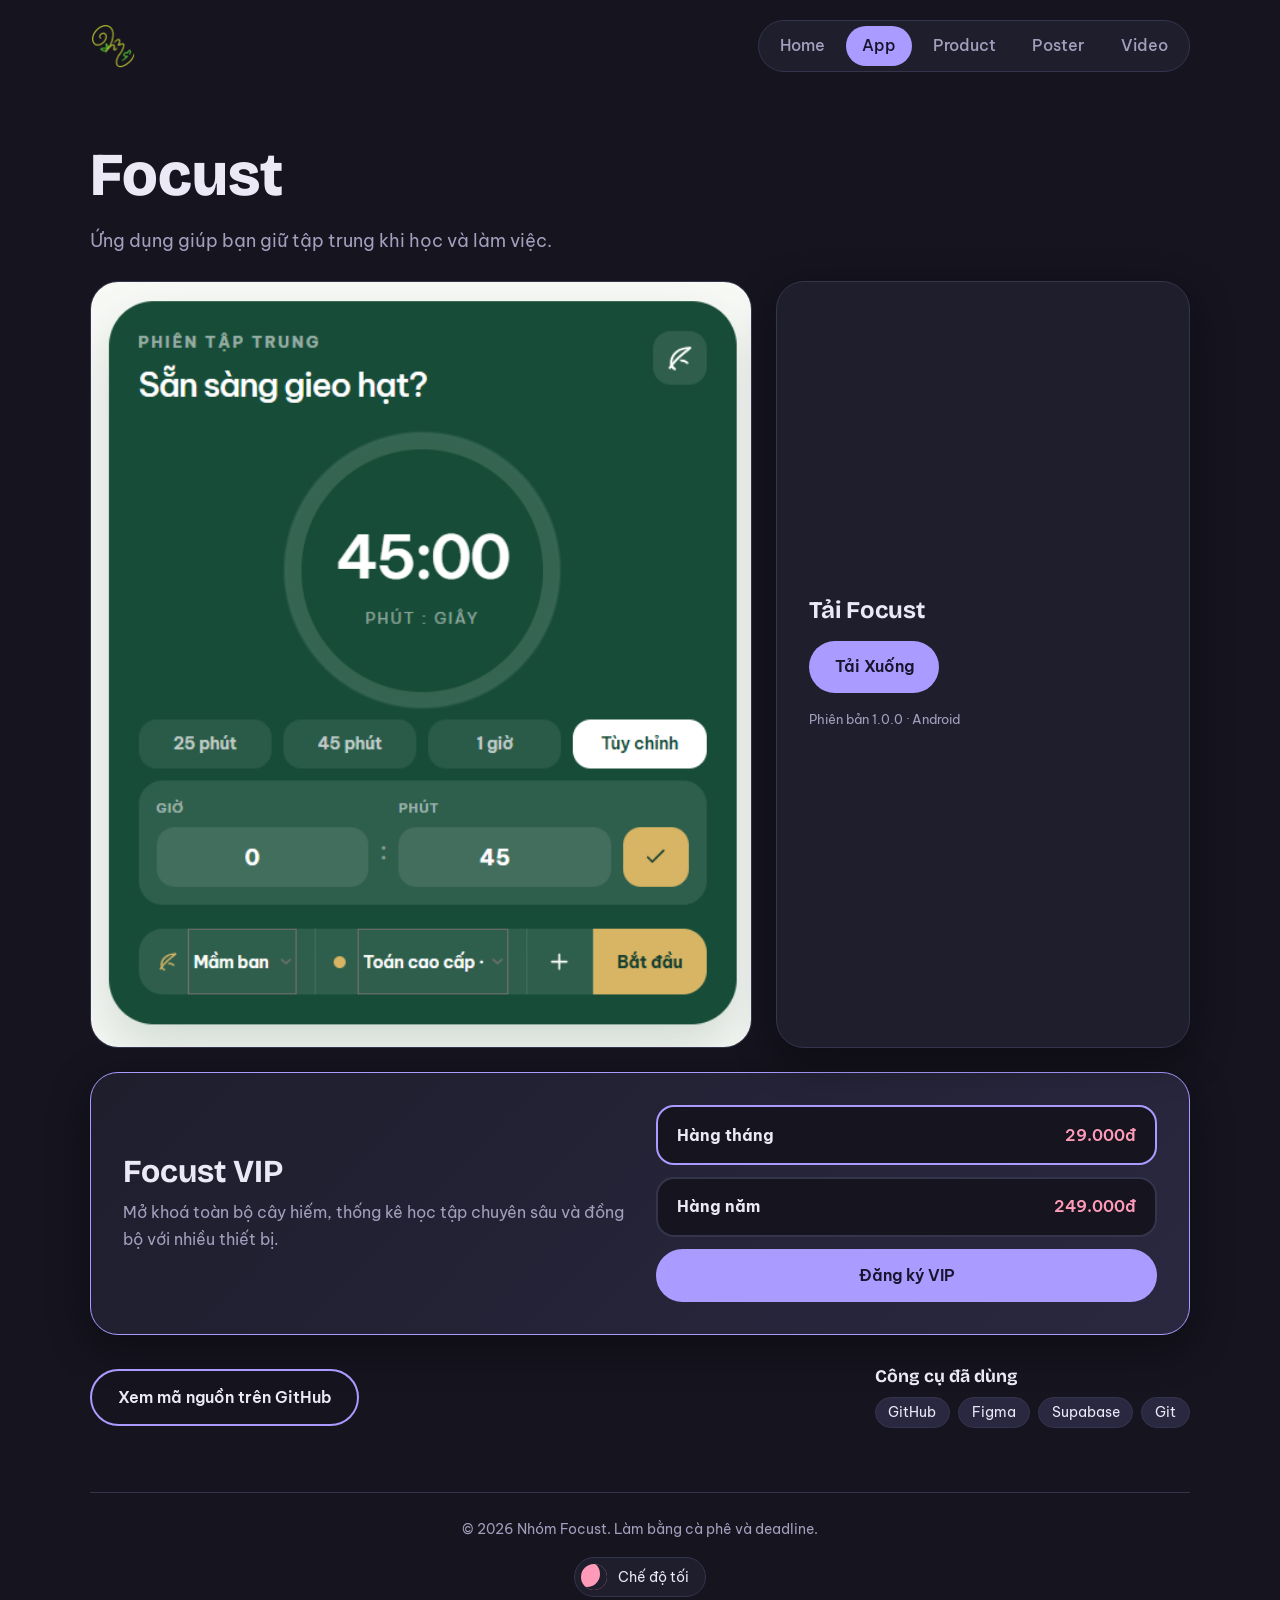
==== app.html @ a7dc4b49 "initial website upload" ====
<!DOCTYPE html>
<html lang="vi" data-theme="dark">
<head>
<meta charset="UTF-8">
<meta name="viewport" content="width=device-width, initial-scale=1">
<title>App | Nhóm Focust</title>
<link rel="preconnect" href="https://fonts.googleapis.com">
<link rel="preconnect" href="https://fonts.gstatic.com" crossorigin>
<link href="https://fonts.googleapis.com/css2?family=Be+Vietnam+Pro:wght@400;500;600&family=Bricolage+Grotesque:wght@600;800&display=swap" rel="stylesheet">
<link rel="stylesheet" href="style.css">
<script src="script.js"></script>
</head>
<body data-page="app">
<div id="site-header"></div>
<main>
<section class="page-title">
  <h1>Focust</h1>
  <p class="lead">Ứng dụng giúp bạn giữ tập trung khi học và làm việc.</p>
</section>

<section class="app-top">
  <div class="preview"><img src="images/focust-preview.png" alt="Ảnh xem trước ứng dụng Focust" onerror="this.parentNode.classList.add(&quot;empty&quot;)"></div>
  <aside class="card download">
    <h2>Tải Focust</h2>
    <a class="btn" href="Focust.apk" download>Tải Xuống</a>
    <small>Phiên bản 1.0.0 · Android</small>
  </aside>
</section>

<section class="card vip">
  <div>
    <h2>Focust VIP</h2>
    <p>Mở khoá toàn bộ cây hiếm, thống kê học tập chuyên sâu và đồng bộ với nhiều  thiết bị.</p>
  </div>
  <div class="plans">
    <label class="plan"><input type="radio" name="plan" checked><span><b>Hàng tháng</b><em>29.000đ</em></span></label>
    <label class="plan"><input type="radio" name="plan"><span><b>Hàng năm</b><em>249.000đ</em></span></label>
    <a class="btn" href="#">Đăng ký VIP</a>
  </div>
</section>

<section class="source">
  <a class="btn ghost" href="https://github.com/quylam2008/2026_ky1_KNM_DA" target="_blank" rel="noopener">Xem mã nguồn trên GitHub</a>
  <div>
    <h3>Công cụ đã dùng</h3>
    <ul class="chips">
      <li>GitHub</li><li>Figma</li><li>Supabase</li><li>Git</li>
    </ul>
  </div>
</section>
</main>
<div id="site-footer"></div>
</body>
</html>
---- style.css ----
:root {
  --bg:#15141f; --surface:#1f1e2d; --surface2:#292840; --line:#35344d;
  --text:#ece9f7; --muted:#a29fbd; --accent:#a99bff; --accent2:#ff9bb8; --on-accent:#17142b;
  --shadow:0 12px 40px rgba(0,0,0,.35);
  --sw:260px;
  --display:"Bricolage Grotesque","Be Vietnam Pro",sans-serif;
  --body:"Be Vietnam Pro",system-ui,sans-serif;
}
[data-theme="light"] {
  --bg:#f7f4fb; --surface:#ffffff; --surface2:#ece7f7; --line:#ddd6ec;
  --text:#231f38; --muted:#6a6585; --accent:#6a52e8; --accent2:#e04f7d; --on-accent:#ffffff;
  --shadow:0 12px 36px rgba(70,50,130,.12);
}
:root { color-scheme:dark; }
[data-theme="light"] { color-scheme:light; }
html { background:var(--bg); }
* { box-sizing:border-box; margin:0; }
html { scroll-behavior:smooth; }
html { -webkit-text-size-adjust:100%; }
body { overflow-x:hidden; background:var(--bg); color:var(--text); font:400 1rem/1.7 var(--body); min-height:100vh; min-height:100dvh; display:flex; flex-direction:column; transition:background .3s,color .3s; }
main { flex:1; width:min(1100px,100% - 2rem); margin-inline:auto; padding-bottom:4rem; }
a { color:inherit; }
:focus-visible { outline:3px solid var(--accent); outline-offset:3px; }
h1,h2,h3 { font-family:var(--display); line-height:1.15; }

/* Nav */
.nav { display:flex; justify-content:space-between; align-items:center; gap:1rem; flex-wrap:wrap; width:min(1100px,100% - 2rem); margin:0 auto; padding:1.25rem 0; }
.logo { display:inline-flex; align-items:center; font:800 1.5rem var(--display); text-decoration:none; border-radius:16px; transition:.2s; }
.logo img { height:46px; width:auto; max-width:160px; display:block; border-radius:12px; }
.logo:hover { transform:scale(1.06) rotate(-2deg); }
.logo:active { transform:scale(.96); }
.nav nav { position:relative; display:flex; gap:.3rem; background:var(--surface); padding:.3rem; border-radius:999px; border:1px solid var(--line); }
.nav nav a { position:relative; z-index:1; text-decoration:none; padding:.4rem 1rem; border-radius:999px; color:var(--muted); font-weight:500; transition:.2s; }
.nav nav a:hover { color:var(--text); }
.nav nav a.active { color:var(--on-accent); animation:actColor .5s backwards; }
.pill { position:absolute; z-index:0; top:.3rem; bottom:.3rem; left:0; width:0; background:var(--accent); border-radius:999px; transition:transform .45s cubic-bezier(.65,0,.25,1), width .45s cubic-bezier(.65,0,.25,1); }
@keyframes actColor { from { color:var(--muted); } }

/* Hero / titles */
.hero { padding:4rem 0 2rem; }
.hero h1 { font-size:clamp(2.4rem,7vw,4.8rem); font-weight:800; letter-spacing:-.02em; }
.lead { color:var(--muted); font-size:1.15rem; margin-top:1rem; max-width:52ch; }
.page-title { padding:3rem 0 1.5rem; }
.page-title h1 { font-size:clamp(2.2rem,6vw,3.8rem); font-weight:800; }

/* Carousel */
.carousel-wrap { position:relative; }
.carousel { position:relative; -webkit-overflow-scrolling:touch; overscroll-behavior-x:contain; display:flex; gap:1.25rem; overflow-x:auto; scroll-snap-type:x mandatory; padding:1.5rem calc(50% - var(--sw) / 2); scrollbar-width:none; }
.carousel::-webkit-scrollbar { display:none; }
.slide { flex:0 0 var(--sw); scroll-snap-stop:always; -webkit-tap-highlight-color:transparent; aspect-ratio:3/4; position:relative; border-radius:28px; overflow:hidden; scroll-snap-align:center; background:var(--surface2); cursor:pointer; opacity:.45; transform:scale(.88); transition:.35s; border:2px solid transparent; }
.slide.on { opacity:1; transform:scale(1); border-color:var(--accent); box-shadow:var(--shadow); }
.slide img { width:100%; height:100%; object-fit:cover; display:block; }
.ph { position:absolute; inset:0; display:grid; place-items:center; font:800 4rem var(--display); color:var(--accent); z-index:0; }
.slide img { position:relative; z-index:1; }
.slide figcaption { position:absolute; z-index:2; left:0; right:0; bottom:0; padding:2rem 1rem .9rem; font-weight:600; background:linear-gradient(transparent,rgba(10,8,25,.8)); color:#fff; }
.arrow { position:absolute; top:50%; transform:translateY(-50%); z-index:5; width:46px; height:46px; border-radius:50%; border:1px solid var(--line); background:var(--surface); color:var(--text); font-size:1.6rem; cursor:pointer; transition:.2s; }
.arrow:hover { background:var(--accent); color:var(--on-accent); }
#prev { left:0; } #next { right:0; }
.dots { display:flex; justify-content:center; gap:.5rem; margin:.5rem 0 2rem; }
.dots button { width:10px; height:10px; border-radius:99px; border:0; background:var(--line); cursor:pointer; transition:.3s; }
.dots button.on { width:28px; background:var(--accent2); }

/* Profile */
.profile { background:var(--surface); border:1px solid var(--line); border-radius:28px; padding:clamp(1.25rem,4vw,2.5rem); box-shadow:var(--shadow); }
.profile.swap { animation:swap .4s ease; }
@keyframes swap { from { opacity:.3; transform:translateY(10px); } }
.profile-head { display:flex; align-items:center; gap:1rem; flex-wrap:wrap; margin-bottom:1.5rem; }
.profile-head h2 { font-size:clamp(1.8rem,4vw,2.6rem); }
.tag { background:var(--accent2); color:#2a0f1a; font-weight:600; font-size:.85rem; padding:.25rem .85rem; border-radius:99px; }
.profile-grid { display:grid; grid-template-columns:1fr 1.4fr; gap:2rem; }
.facts { display:grid; gap:1rem; align-content:start; }
dt { color:var(--muted); font-size:.85rem; }
dd { font-weight:500; margin:0; }
.bio { background:var(--surface2); border-radius:20px; padding:1.5rem; }
.bio h3 { font-size:1.25rem; margin-bottom:.75rem; }
.bio p { min-height:12rem; }
.socials { display:flex; flex-wrap:wrap; gap:.6rem; margin:0; }
.soc { width:42px; height:42px; display:grid; place-items:center; border-radius:50%; background:var(--surface2); border:1px solid var(--line); color:var(--text); transition:.2s; }
.soc svg { width:20px; height:20px; }
.soc svg.fl { fill:currentColor; }
.soc svg.st { fill:none; stroke:currentColor; stroke-width:2; stroke-linecap:round; stroke-linejoin:round; }
.soc:hover { background:var(--accent); color:var(--on-accent); transform:translateY(-3px); }
.chips { display:flex; flex-wrap:wrap; gap:.5rem; list-style:none; padding:0; }
.chips span,.chips a,.chips li { background:var(--surface2); border:1px solid var(--line); padding:.15rem .8rem; border-radius:99px; font-size:.9rem; text-decoration:none; }
.chips a:hover { background:var(--accent); color:var(--on-accent); }

/* Cards & buttons */
.card { background:var(--surface); border:1px solid var(--line); border-radius:28px; padding:2rem; box-shadow:var(--shadow); }
.btn { display:inline-block; background:var(--accent); color:var(--on-accent); font-weight:600; text-decoration:none; padding:.8rem 1.6rem; border-radius:99px; border:0; cursor:pointer; transition:.2s; }
.btn:hover { transform:translateY(-2px); filter:brightness(1.1); }
.btn.ghost { background:transparent; color:var(--text); border:2px solid var(--accent); }
.btn.ghost:hover { background:var(--accent); color:var(--on-accent); }

/* App */
.app-top { display:grid; grid-template-columns:1.6fr 1fr; gap:1.5rem; margin-bottom:1.5rem; }
.preview { background:var(--surface2); border-radius:28px; overflow:hidden; min-height:320px; border:1px solid var(--line); display:grid; }
.preview img { width:100%; height:100%; object-fit:cover; display:block; }
.preview.empty::after { content:"Thêm ảnh: images/focust-preview.png"; place-self:center; color:var(--muted); padding:1rem; text-align:center; }
.download { display:flex; flex-direction:column; justify-content:center; gap:1rem; align-items:flex-start; }
.download small { color:var(--muted); }
.vip { display:grid; grid-template-columns:1fr 1fr; gap:2rem; align-items:center; border-color:var(--accent); background:linear-gradient(135deg,var(--surface),var(--surface2)); }
.vip h2 { font-size:2rem; margin-bottom:.5rem; } .vip p { color:var(--muted); }
.plans { display:grid; gap:.75rem; }
.plan input { position:absolute; opacity:0; }
.plan span { display:flex; justify-content:space-between; padding:.9rem 1.2rem; border:2px solid var(--line); border-radius:18px; cursor:pointer; transition:.2s; background:var(--bg); }
.plan em { font-style:normal; color:var(--accent2); font-weight:600; }
.plan input:checked + span { border-color:var(--accent); }
.plan input:focus-visible + span { outline:3px solid var(--accent); outline-offset:2px; }
.plans .btn { text-align:center; }
.source { display:flex; justify-content:space-between; align-items:center; gap:1.5rem; flex-wrap:wrap; margin-top:2rem; }
.source h3 { margin-bottom:.6rem; font-size:1.1rem; }

/* Media pages */
.media img,.media video { width:100%; border-radius:28px; display:block; border:1px solid var(--line); box-shadow:var(--shadow); background:var(--surface2); }
.media img { max-height:80vh; object-fit:contain; }
.placeholder,.tba p { display:grid; place-items:center; min-height:320px; border:2px dashed var(--line); border-radius:28px; color:var(--muted); text-align:center; padding:1rem; }

/* Footer */
.footer { width:min(1100px,100% - 2rem); margin:0 auto; border-top:1px solid var(--line); padding:1.5rem 0 2.5rem; display:flex; flex-direction:column; align-items:center; gap:1rem; color:var(--muted); font-size:.9rem; text-align:center; }
.theme { display:flex; align-items:center; gap:.7rem; background:var(--surface); color:var(--text); border:1px solid var(--line); border-radius:99px; padding:.35rem 1rem .35rem .4rem; cursor:pointer; font:inherit; }
.knob { width:26px; height:26px; border-radius:50%; background:var(--accent2); box-shadow:inset -7px -3px 0 0 var(--surface); transition:.3s; }
[data-theme="light"] .knob { background:#ffb347; box-shadow:none; }

@media (max-width:800px) {
  .profile-grid,.app-top,.vip { grid-template-columns:1fr; }
  .arrow { display:none; }
  .bio p { min-height:0; }
}
@media (max-width:600px) {
  :root { --sw:210px; }
  main,.nav,.footer { width:calc(100% - 1.5rem); }
  .nav { padding:.9rem 0; }
  .logo img { height:40px; }
  .nav nav { order:3; width:100%; justify-content:space-between; overflow-x:auto; scrollbar-width:none; }
  .nav nav::-webkit-scrollbar { display:none; }
  .nav nav a { padding:.45rem .7rem; font-size:.92rem; white-space:nowrap; }
  .hero { padding:2rem 0 .5rem; }
  .lead { font-size:1.02rem; }
  .page-title { padding:1.5rem 0 1rem; }
  .carousel { gap:.9rem; }
  .profile,.card { padding:1.25rem; border-radius:22px; }
  .bio { padding:1.1rem; }
  .preview { min-height:220px; border-radius:22px; }
  .source { flex-direction:column; align-items:flex-start; }
  .btn { padding:.85rem 1.4rem; }
  .download .btn,.source .btn { width:100%; text-align:center; }
  .media img,.media video,.placeholder,.tba p { border-radius:20px; }
}
@media (hover:none) { .logo:hover,.btn:hover { transform:none; filter:none; } }
/* Chuyển trang */
@keyframes inNext { from { opacity:0; transform:translateX(80px); } }
@keyframes inPrev { from { opacity:0; transform:translateX(-80px); } }
@keyframes inUp { from { opacity:0; transform:translateY(16px); } }
@keyframes outNext { to { opacity:0; transform:translateX(-80px); } }
@keyframes outPrev { to { opacity:0; transform:translateX(80px); } }
[data-enter="next"] main { animation:inNext .5s cubic-bezier(.2,.7,.2,1) backwards; }
[data-enter="prev"] main { animation:inPrev .5s cubic-bezier(.2,.7,.2,1) backwards; }
[data-enter="up"] main { animation:inUp .5s cubic-bezier(.2,.7,.2,1) backwards; }
html.leaving-next main { animation:outNext .28s ease-in forwards; }
html.leaving-prev main { animation:outPrev .28s ease-in forwards; }
@media (prefers-reduced-motion:reduce) { * { animation:none !important; transition:none !important; scroll-behavior:auto !important; } }
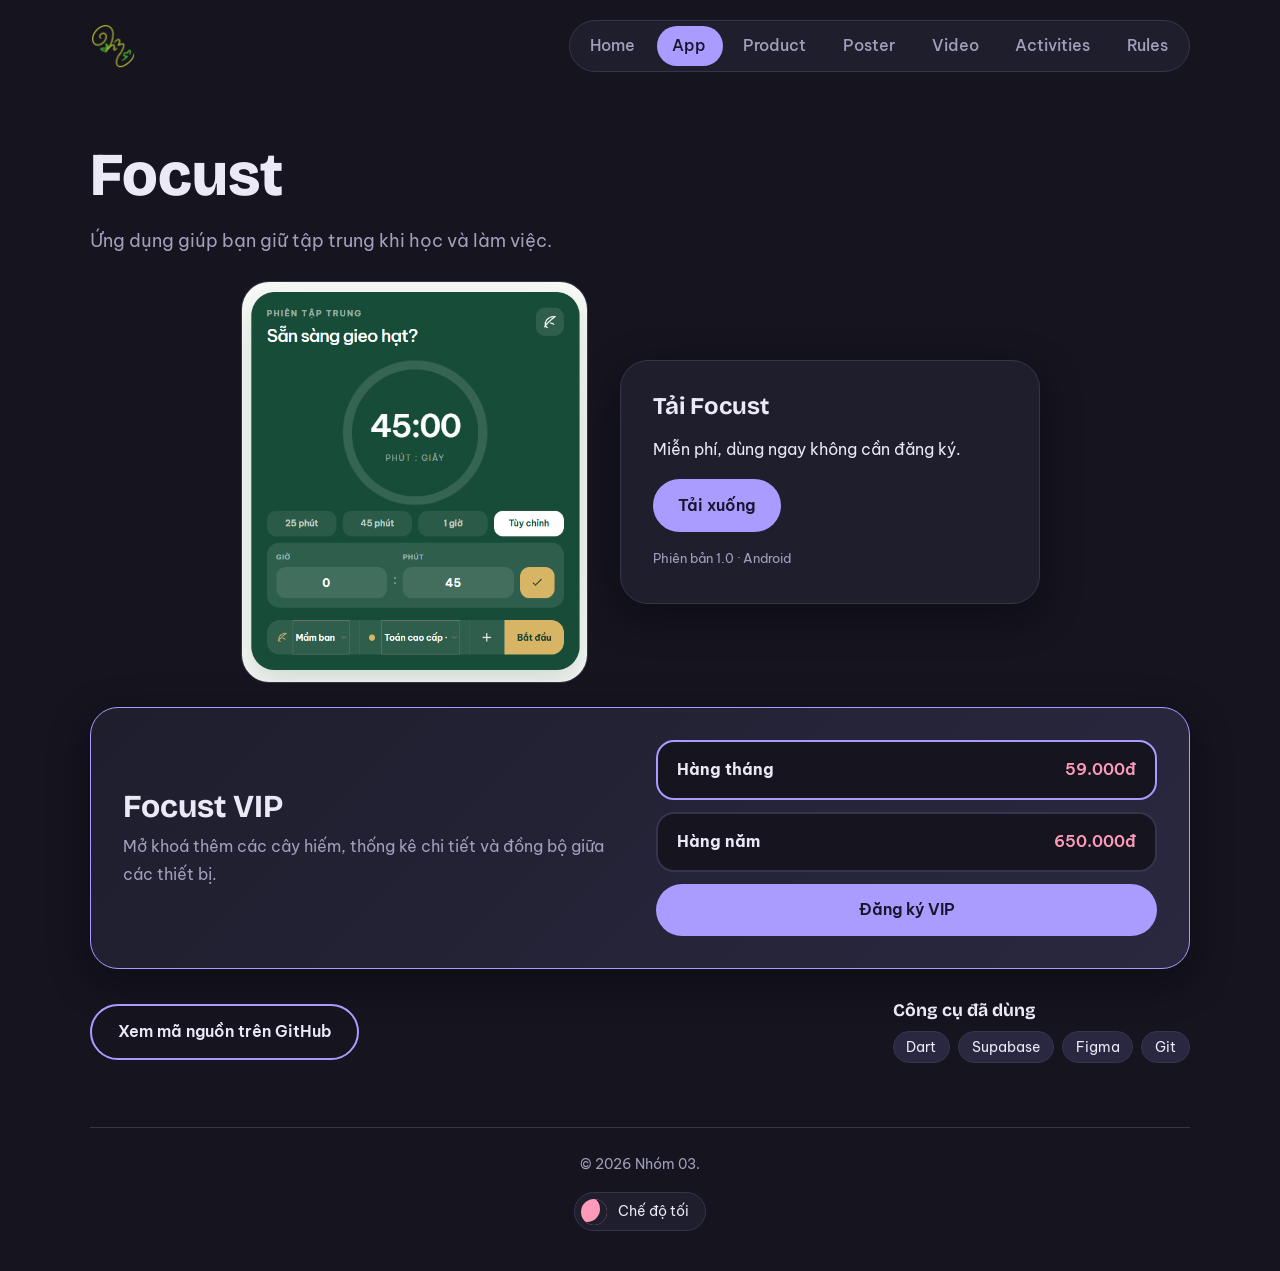
==== commit 5f8069a1: "images, rules, activies, members info" ====
--- a/app.html
+++ b/app.html
@@ -3,7 +3,7 @@
 <head>
 <meta charset="UTF-8">
 <meta name="viewport" content="width=device-width, initial-scale=1">
-<title>App | Nhóm Focust</title>
+<title>App | Nhóm 03</title>
 <link rel="preconnect" href="https://fonts.googleapis.com">
 <link rel="preconnect" href="https://fonts.gstatic.com" crossorigin>
 <link href="https://fonts.googleapis.com/css2?family=Be+Vietnam+Pro:wght@400;500;600&family=Bricolage+Grotesque:wght@600;800&display=swap" rel="stylesheet">
@@ -22,19 +22,20 @@
   <div class="preview"><img src="images/focust-preview.png" alt="Ảnh xem trước ứng dụng Focust" onerror="this.parentNode.classList.add(&quot;empty&quot;)"></div>
   <aside class="card download">
     <h2>Tải Focust</h2>
-    <a class="btn" href="Focust.apk" download>Tải Xuống</a>
-    <small>Phiên bản 1.0.0 · Android</small>
+    <p>Miễn phí, dùng ngay không cần đăng ký.</p>
+    <a class="btn" href="#" download>Tải xuống</a>
+    <small>Phiên bản 1.0 · Android</small>
   </aside>
 </section>
 
 <section class="card vip">
   <div>
     <h2>Focust VIP</h2>
-    <p>Mở khoá toàn bộ cây hiếm, thống kê học tập chuyên sâu và đồng bộ với nhiều  thiết bị.</p>
+    <p>Mở khoá thêm các cây hiếm, thống kê chi tiết và đồng bộ giữa các thiết bị.</p>
   </div>
   <div class="plans">
-    <label class="plan"><input type="radio" name="plan" checked><span><b>Hàng tháng</b><em>29.000đ</em></span></label>
-    <label class="plan"><input type="radio" name="plan"><span><b>Hàng năm</b><em>249.000đ</em></span></label>
+    <label class="plan"><input type="radio" name="plan" checked><span><b>Hàng tháng</b><em>59.000đ</em></span></label>
+    <label class="plan"><input type="radio" name="plan"><span><b>Hàng năm</b><em>650.000đ</em></span></label>
     <a class="btn" href="#">Đăng ký VIP</a>
   </div>
 </section>
@@ -44,7 +45,7 @@
   <div>
     <h3>Công cụ đã dùng</h3>
     <ul class="chips">
-      <li>GitHub</li><li>Figma</li><li>Supabase</li><li>Git</li>
+      <li>Dart</li><li>Supabase</li><li>Figma</li><li>Git</li>
     </ul>
   </div>
 </section>
--- a/style.css
+++ b/style.css
@@ -92,9 +92,9 @@
 .btn.ghost:hover { background:var(--accent); color:var(--on-accent); }
 
 /* App */
-.app-top { display:grid; grid-template-columns:1.6fr 1fr; gap:1.5rem; margin-bottom:1.5rem; }
+.app-top { display:grid; grid-template-columns:auto minmax(280px,420px); justify-content:center; gap:2rem; align-items:center; margin-bottom:1.5rem; }
 .preview { background:var(--surface2); border-radius:28px; overflow:hidden; min-height:320px; border:1px solid var(--line); display:grid; }
-.preview img { width:100%; height:100%; object-fit:cover; display:block; }
+.preview img { width:auto; max-width:100%; height:auto; max-height:400px; display:block; }
 .preview.empty::after { content:"Thêm ảnh: images/focust-preview.png"; place-self:center; color:var(--muted); padding:1rem; text-align:center; }
 .download { display:flex; flex-direction:column; justify-content:center; gap:1rem; align-items:flex-start; }
 .download small { color:var(--muted); }
@@ -147,6 +147,75 @@
   .media img,.media video,.placeholder,.tba p { border-radius:20px; }
 }
 @media (hover:none) { .logo:hover,.btn:hover { transform:none; filter:none; } }
+/* Giới thiệu nhóm */
+.sec-title { font-size:clamp(1.6rem,4vw,2.2rem); margin:3rem 0 .5rem; scroll-margin-top:1rem; }
+.about { display:grid; grid-template-columns:auto 1fr; gap:1.5rem 2rem; align-items:center; margin-top:1rem; }
+.about-logo { width:130px; height:130px; border-radius:28px; background:var(--surface2); border:1px solid var(--line); display:grid; place-items:center; overflow:hidden; position:relative; margin:0; }
+.about-logo img { width:100%; height:100%; object-fit:contain; padding:.6rem; }
+.about-body h2 { font-size:1.8rem; margin-bottom:.5rem; }
+.about-body > p { color:var(--muted); }
+.info { display:grid; grid-template-columns:repeat(auto-fit,minmax(170px,1fr)); gap:1rem; margin-top:1.2rem; }
+.stats { grid-column:1 / -1; display:grid; grid-template-columns:repeat(3,1fr); gap:1rem; }
+.stats div { background:var(--surface2); border-radius:20px; padding:1rem; text-align:center; }
+.stats b { display:block; font:800 2.2rem var(--display); color:var(--accent2); line-height:1.2; }
+.stats span { color:var(--muted); font-size:.9rem; }
+
+/* Thư viện ảnh */
+.gallery { display:grid; grid-template-columns:repeat(auto-fill,minmax(220px,1fr)); gap:1rem; margin-top:1rem; }
+.gallery figure, .act figure { margin:0; position:relative; aspect-ratio:4/3; border-radius:22px; overflow:hidden; background:var(--surface2); border:1px solid var(--line); }
+.gallery figure:not(.empty) { cursor:zoom-in; }
+.gallery img, .act img { width:100%; height:100%; object-fit:cover; display:block; transition:transform .4s; }
+.gallery figure:hover img { transform:scale(1.05); }
+.gallery.group figure:first-child { grid-column:span 2; grid-row:span 2; aspect-ratio:auto; }
+.gallery.group figure:first-child img { position:absolute; inset:0; }
+.empty::after { content:attr(data-label); position:absolute; inset:0; display:grid; place-items:center; text-align:center; padding:1rem; color:var(--muted); font-size:.9rem; }
+.lb { position:fixed; inset:0; z-index:100; background:rgba(8,6,20,.9); display:grid; place-items:center; padding:1rem; cursor:zoom-out; animation:inUp .25s; }
+.lb img { max-width:100%; max-height:92vh; border-radius:18px; }
+
+/* Liên kết nhanh */
+.cta { display:grid; grid-template-columns:1fr 1fr; gap:1.25rem; margin-top:3rem; }
+.cta a { text-decoration:none; transition:.25s; }
+.cta a:hover { transform:translateY(-4px); border-color:var(--accent); }
+.cta h3 { font-size:1.4rem; margin-bottom:.4rem; }
+.cta p { color:var(--muted); }
+
+/* Hoạt động */
+.timeline { display:grid; gap:2rem; }
+.act { display:grid; grid-template-columns:1fr 1.1fr; gap:2rem; align-items:center; }
+.act:nth-child(even) figure { order:2; }
+.act h2 { font-size:1.6rem; margin:.5rem 0; }
+.act p { color:var(--muted); }
+.chip-date { background:var(--accent2); color:#2a0f1a; font-weight:600; font-size:.85rem; padding:.2rem .8rem; border-radius:99px; }
+
+/* Hợp đồng & nội quy */
+.subnav { display:flex; flex-wrap:wrap; gap:.6rem; margin-top:1.5rem; }
+.subnav a { text-decoration:none; padding:.45rem 1.1rem; border-radius:99px; border:1px solid var(--line); background:var(--surface); transition:.2s; }
+.subnav a:hover { background:var(--accent); color:var(--on-accent); }
+.doc { margin-bottom:1.5rem; scroll-margin-top:1rem; display:grid; gap:1rem; }
+.doc h2 { font-size:1.7rem; }
+.muted { color:var(--muted); font-size:.92rem; }
+.muted a { color:var(--accent); }
+.tbl { overflow-x:auto; border:1px solid var(--line); border-radius:18px; }
+table { width:100%; border-collapse:collapse; min-width:520px; }
+th, td { text-align:left; padding:.75rem 1rem; border-bottom:1px solid var(--line); }
+th { background:var(--surface2); font-size:.9rem; }
+tr:last-child td { border-bottom:0; }
+.rules { list-style:none; padding:0; counter-reset:r; display:grid; gap:.8rem; }
+.rules li { counter-increment:r; display:flex; gap:1rem; align-items:flex-start; background:var(--surface2); padding:.9rem 1.1rem; border-radius:18px; }
+.rules li::before { content:counter(r); flex:0 0 2rem; height:2rem; display:grid; place-items:center; border-radius:50%; background:var(--accent); color:var(--on-accent); font-weight:600; }
+
+@media (max-width:800px) {
+  .act,.cta { grid-template-columns:1fr; }
+  .act:nth-child(even) figure { order:0; }
+}
+@media (max-width:600px) {
+  .about { grid-template-columns:1fr; }
+  .about-logo { width:100px; height:100px; }
+  .stats b { font-size:1.7rem; }
+  .gallery { grid-template-columns:1fr 1fr; gap:.7rem; }
+  .gallery.group figure:first-child { grid-column:span 2; grid-row:auto; aspect-ratio:4/3; }
+}
+
 /* Chuyển trang */
 @keyframes inNext { from { opacity:0; transform:translateX(80px); } }
 @keyframes inPrev { from { opacity:0; transform:translateX(-80px); } }
